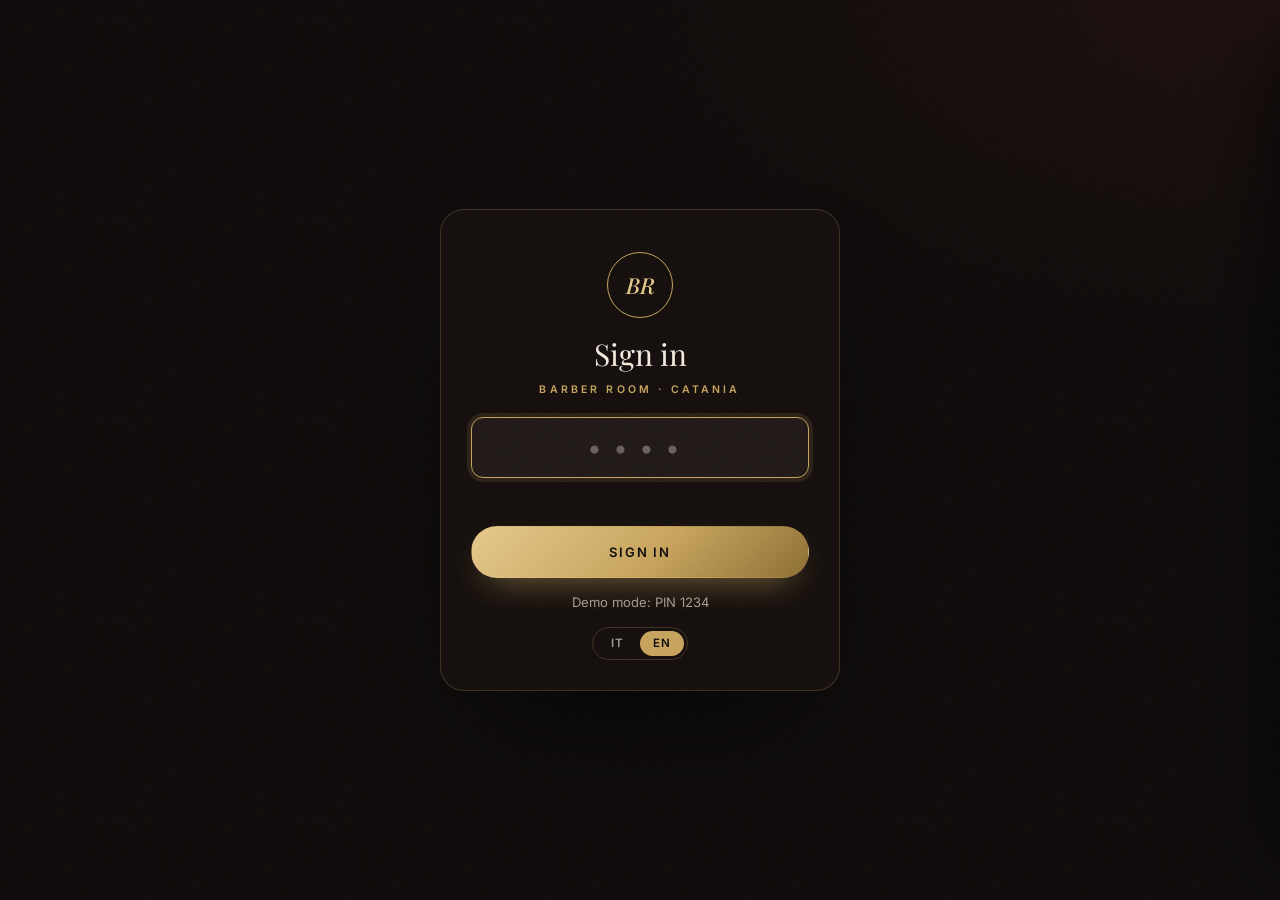
==== admin.html @ 41dbc879 "Add Barber Room Catania booking site and admin panel One-screen booking (service, time, name and pho" ====
<!doctype html>
<html lang="it">
<head>
<meta charset="utf-8">
<meta name="viewport" content="width=device-width, initial-scale=1, viewport-fit=cover">
<meta name="robots" content="noindex, nofollow">
<meta name="theme-color" content="#0c0908">
<title>Barber Room — Pannello</title>
<link rel="icon" href="assets/img/favicon.svg" type="image/svg+xml">
<link rel="manifest" href="admin.webmanifest">
<link rel="apple-touch-icon" href="assets/img/icon-192.png">
<meta name="apple-mobile-web-app-capable" content="yes">
<meta name="apple-mobile-web-app-status-bar-style" content="black-translucent">
<link rel="preconnect" href="https://fonts.googleapis.com">
<link rel="preconnect" href="https://fonts.gstatic.com" crossorigin>
<link href="https://fonts.googleapis.com/css2?family=Inter:wght@400;500;600&family=Playfair+Display:ital,wght@0,400;0,500;1,400&display=swap" rel="stylesheet">
<link rel="stylesheet" href="assets/css/base.css">
<link rel="stylesheet" href="assets/css/admin.css">
</head>
<body>
<div class="grain" aria-hidden="true"></div>

<!-- Sign in -->
<section class="login" id="login" hidden>
  <form class="login__card" id="loginForm">
    <span class="login__mark">BR</span>
    <h1 data-t="a_login_title"></h1>
    <p class="login__sub">Barber Room · Catania</p>
    <div id="loginFields"></div>
    <p class="login__err" id="loginErr" role="alert"></p>
    <button class="btn btn--gold" type="submit" data-t="a_login_go"></button>
    <p class="login__hint" id="loginHint"></p>
    <div class="lang" role="group" aria-label="Lingua / Language"><button type="button" data-lang="it">IT</button><button type="button" data-lang="en">EN</button></div>
  </form>
</section>

<!-- The panel -->
<div class="app" id="app" hidden>
  <aside class="side">
    <a class="side__brand" href="index.html" target="_blank" rel="noopener"><span>BR</span><b>Barber Room<small data-t="a_title"></small></b></a>
    <nav class="tabs" id="tabs">
      <button type="button" data-view="today"><svg viewBox="0 0 24 24"><circle cx="12" cy="12" r="8.5"/><path d="M12 7.5V12l3 2"/></svg><span data-t="a_today"></span></button>
      <button type="button" data-view="agenda"><svg viewBox="0 0 24 24"><rect x="3.5" y="5" width="17" height="15" rx="2"/><path d="M3.5 10h17M8 3v4M16 3v4"/></svg><span data-t="a_agenda"></span></button>
      <button type="button" data-view="clients"><svg viewBox="0 0 24 24"><circle cx="9" cy="8.5" r="3.5"/><path d="M2.5 19.5a6.5 6.5 0 0 1 13 0M16 5.5a3.5 3.5 0 0 1 0 7M21.5 19.5A6.5 6.5 0 0 0 17 13.4"/></svg><span data-t="a_clients"></span></button>
      <button type="button" data-view="settings"><svg viewBox="0 0 24 24"><circle cx="12" cy="12" r="3"/><path d="M19.4 15a1.7 1.7 0 0 0 .3 1.8l.1.1a2 2 0 1 1-2.8 2.8l-.1-.1a1.7 1.7 0 0 0-1.8-.3 1.7 1.7 0 0 0-1 1.5V21a2 2 0 1 1-4 0v-.1a1.7 1.7 0 0 0-1.1-1.5 1.7 1.7 0 0 0-1.8.3l-.1.1a2 2 0 1 1-2.8-2.8l.1-.1a1.7 1.7 0 0 0 .3-1.8 1.7 1.7 0 0 0-1.5-1H3a2 2 0 1 1 0-4h.1a1.7 1.7 0 0 0 1.5-1.1 1.7 1.7 0 0 0-.3-1.8l-.1-.1a2 2 0 1 1 2.8-2.8l.1.1a1.7 1.7 0 0 0 1.8.3H9a1.7 1.7 0 0 0 1-1.5V3a2 2 0 1 1 4 0v.1a1.7 1.7 0 0 0 1 1.5 1.7 1.7 0 0 0 1.8-.3l.1-.1a2 2 0 1 1 2.8 2.8l-.1.1a1.7 1.7 0 0 0-.3 1.8V9a1.7 1.7 0 0 0 1.5 1H21a2 2 0 1 1 0 4h-.1a1.7 1.7 0 0 0-1.5 1z"/></svg><span data-t="a_settings"></span></button>
    </nav>
    <div class="side__foot">
      <div class="lang" role="group" aria-label="Lingua / Language"><button type="button" data-lang="it">IT</button><button type="button" data-lang="en">EN</button></div>
      <button class="btn btn--ghost btn--sm" type="button" id="logout" data-t="a_logout"></button>
    </div>
  </aside>

  <main class="main">
    <div class="demo" id="demoBar" hidden><span data-t="a_demo_banner"></span><button type="button" id="demoReset" data-t="a_demo_reset"></button></div>
    <header class="top">
      <div><p class="top__kicker" id="topKicker"></p><h1 class="top__title" id="topTitle"></h1></div>
      <div class="top__actions" id="topActions">
        <button class="btn btn--line btn--sm" type="button" id="blockBtn"><svg viewBox="0 0 24 24" fill="none" stroke="currentColor" stroke-width="1.6"><circle cx="12" cy="12" r="8.5"/><path d="M6 6l12 12"/></svg><span data-t="a_block"></span></button>
        <button class="btn btn--gold btn--sm" type="button" id="newBtn"><svg viewBox="0 0 24 24" fill="none" stroke="currentColor" stroke-width="1.8"><path d="M12 5v14M5 12h14"/></svg><span data-t="a_new_booking"></span></button>
      </div>
    </header>
    <div class="view" id="view"></div>
  </main>
</div>

<!-- Booking details -->
<div class="scrim" id="scrim" hidden></div>
<aside class="drawer" id="drawer" aria-hidden="true"></aside>

<!-- New appointment / block time -->
<dialog class="modal" id="modal"></dialog>

<div class="toast" id="toast" role="status"></div>
<script type="module" src="assets/js/admin.js"></script>
</body>
</html>
---- assets/css/base.css ----
/* Barber Room — shared by the website and the admin panel.
   Warm black and walnut, oxblood from the chairs and curtains, antique gold from the shop's own card. */
:root {
  --ink-950: #0c0908;
  --ink-900: #130e0c;
  --ink-850: #1a1311;
  --ink-800: #221916;
  --ink-700: #2e2420;
  --oxblood: #7d1f26;
  --oxblood-bright: #a32c35;
  --oxblood-rgb: 125 31 38;
  --gold: #c8a45c;
  --gold-bright: #e6c98c;
  --gold-deep: #8d6e33;
  --gold-rgb: 200 164 92;
  --cream: #f4ece0;
  --cream-rgb: 244 236 224;
  --muted: rgb(var(--cream-rgb) / .64);
  --faint: rgb(var(--cream-rgb) / .14);
  --hair: rgb(var(--gold-rgb) / .24);
  --ok: #7fcf9a;
  --warn: #e7b25b;
  --bad: #e07a7a;
  --display: 'Playfair Display', 'Bodoni 72', Didot, Georgia, serif;
  --body: 'Inter', 'Segoe UI', system-ui, sans-serif;
  --script: 'Pinyon Script', 'Snell Roundhand', cursive;
  --ease: cubic-bezier(.77, 0, .18, 1);
  --ease-out: cubic-bezier(.16, 1, .3, 1);
  --radius: 14px;
  --gutter: max(clamp(20px, 5vw, 72px), env(safe-area-inset-left), env(safe-area-inset-right));
  color-scheme: dark;
}
*, *::before, *::after { box-sizing: border-box; }
html { -webkit-text-size-adjust: 100%; scroll-behavior: smooth; }
body { margin: 0; background: var(--ink-950); color: var(--cream); font: 400 16px/1.6 var(--body); -webkit-font-smoothing: antialiased; }
[hidden] { display: none !important; }
img { display: block; max-width: 100%; }
a { color: inherit; text-decoration: none; }
button { font: inherit; color: inherit; }
::selection { background: var(--gold); color: var(--ink-950); }
:focus-visible { outline: 2px solid var(--gold-bright); outline-offset: 3px; }

/* A film of grain over everything, so flat colours feel like paper and leather rather than screen. */
.grain { position: fixed; inset: 0; z-index: 90; pointer-events: none; opacity: .06;
  background-image: url("data:image/svg+xml,%3Csvg xmlns='http://www.w3.org/2000/svg' width='200' height='200'%3E%3Cfilter id='n'%3E%3CfeTurbulence type='fractalNoise' baseFrequency='.9' numOctaves='2' stitchTiles='stitch'/%3E%3C/filter%3E%3Crect width='100%25' height='100%25' filter='url(%23n)'/%3E%3C/svg%3E"); }

/* ---------- Buttons ---------- */
.btn {
  display: inline-flex; align-items: center; justify-content: center; gap: 12px; min-height: 52px; padding: 0 26px;
  border: 1px solid transparent; border-radius: 999px; cursor: pointer; white-space: nowrap;
  font: 600 13px/1 var(--body); letter-spacing: .14em; text-transform: uppercase;
  transition: transform .5s var(--ease-out), background .35s, color .35s, border-color .35s, box-shadow .5s, opacity .3s;
  -webkit-tap-highlight-color: transparent;
}
.btn:active { transform: scale(.98); }
.btn--gold { background: linear-gradient(135deg, var(--gold-bright), var(--gold) 55%, var(--gold-deep)); color: var(--ink-950); box-shadow: 0 14px 34px -16px rgb(var(--gold-rgb) / .8); }
.btn--gold:hover { box-shadow: 0 20px 44px -16px rgb(var(--gold-rgb) / .95); transform: translateY(-2px); }
.btn--blood { background: var(--oxblood); color: var(--cream); box-shadow: 0 14px 34px -18px rgb(var(--oxblood-rgb) / .9); }
.btn--blood:hover { background: var(--oxblood-bright); transform: translateY(-2px); }
.btn--line { border-color: var(--hair); color: var(--cream); background: rgb(var(--cream-rgb) / .02); }
.btn--line:hover { border-color: var(--gold); color: var(--gold-bright); }
.btn--ghost { color: var(--muted); padding: 0 14px; min-height: 44px; }
.btn--ghost:hover { color: var(--cream); }
.btn[disabled] { opacity: .38; pointer-events: none; }
.btn--sm { min-height: 40px; padding: 0 16px; font-size: 11.5px; }
.btn svg { width: 18px; height: 18px; flex: none; }

/* ---------- Fields ---------- */
.field { display: grid; gap: 8px; }
.field > span { font: 600 11px/1 var(--body); letter-spacing: .16em; text-transform: uppercase; color: var(--muted); }
.input {
  width: 100%; min-height: 52px; padding: 14px 16px; border: 1px solid var(--hair); border-radius: 12px; background: rgb(var(--cream-rgb) / .03);
  color: var(--cream); font: 400 16px/1.3 var(--body); transition: border-color .3s, background .3s, box-shadow .3s;
}
.input::placeholder { color: rgb(var(--cream-rgb) / .35); }
.input:focus { outline: 0; border-color: var(--gold); background: rgb(var(--cream-rgb) / .05); box-shadow: 0 0 0 4px rgb(var(--gold-rgb) / .12); }
textarea.input { min-height: 96px; resize: vertical; }
select.input { appearance: none; background-image: linear-gradient(45deg, transparent 50%, var(--gold) 50%), linear-gradient(135deg, var(--gold) 50%, transparent 50%); background-position: calc(100% - 20px) 50%, calc(100% - 15px) 50%; background-size: 5px 5px; background-repeat: no-repeat; padding-right: 40px; }
.check { display: flex; gap: 12px; align-items: flex-start; cursor: pointer; font-size: 14px; color: var(--muted); }
.check input { appearance: none; flex: none; width: 22px; height: 22px; margin: 1px 0 0; border: 1px solid var(--hair); border-radius: 6px; background: rgb(var(--cream-rgb) / .03); display: grid; place-items: center; cursor: pointer; }
.check input:checked { background: var(--gold); border-color: var(--gold); }
.check input:checked::after { content: ''; width: 6px; height: 11px; border: solid var(--ink-950); border-width: 0 2px 2px 0; transform: translateY(-1px) rotate(45deg); }

/* ---------- Language switch ---------- */
.lang { display: inline-flex; padding: 3px; border: 1px solid var(--hair); border-radius: 999px; }
.lang button { all: unset; cursor: pointer; min-width: 22px; padding: 7px 11px; border-radius: 999px; text-align: center; font: 600 11.5px/1 var(--body); letter-spacing: .12em; color: var(--muted); transition: .3s; }
.lang button.is-on { background: var(--gold); color: var(--ink-950); }

/* ---------- Toast ---------- */
.toast { position: fixed; left: 50%; bottom: calc(24px + env(safe-area-inset-bottom)); z-index: 120; transform: translate(-50%, calc(100% + 60px)); visibility: hidden; padding: 14px 20px; border: 1px solid var(--hair); border-radius: 14px; background: var(--ink-800); box-shadow: 0 24px 60px -20px #000; font-size: 14.5px; transition: transform .6s var(--ease-out); max-width: calc(100vw - 32px); }
.toast.is-on { transform: translate(-50%, 0); visibility: visible; }

.stars { --v: 5; display: inline-block; font-size: 15px; letter-spacing: .14em; line-height: 1; }
.stars::before { content: '★★★★★'; background: linear-gradient(90deg, var(--gold-bright) calc(var(--v) / 5 * 100%), rgb(var(--cream-rgb) / .2) 0); -webkit-background-clip: text; background-clip: text; color: transparent; }

@media (prefers-reduced-motion: reduce) { html { scroll-behavior: auto; } }
---- assets/css/admin.css ----
/* Barber Room — admin panel. Same leather-and-brass palette as the site, tuned for daily work on a phone. */
body { min-height: 100svh; background: radial-gradient(70% 50% at 100% 0%, rgb(var(--oxblood-rgb) / .14), transparent 70%), var(--ink-950); }
[hidden] { display: none !important; }

/* ---------- Sign in ---------- */
.login { min-height: 100svh; display: grid; place-items: center; padding: 24px; }
.login__card { display: grid; justify-items: center; gap: 14px; width: min(400px, 100%); padding: 42px 30px 30px; border: 1px solid var(--hair); border-radius: 24px; background: rgb(19 14 12 / .9); box-shadow: 0 60px 120px -50px #000; text-align: center; }
.login__mark { display: grid; place-items: center; width: 66px; height: 66px; border-radius: 50%; border: 1px solid var(--gold); font: italic 500 22px/1 var(--display); color: var(--gold-bright); }
.login h1 { margin: 6px 0 0; font: 400 30px/1.1 var(--display); }
.login__sub { margin: 0 0 8px; font: 600 10.5px/1 var(--body); letter-spacing: .3em; text-transform: uppercase; color: var(--gold); }
#loginFields { display: grid; gap: 12px; width: 100%; }
.pin { text-align: center; font: 500 26px/1 var(--body) !important; letter-spacing: .5em; }
.login .btn { width: 100%; }
.login__err { min-height: 20px; margin: 0; color: var(--bad); font-size: 14px; }
.login__hint { margin: 0; font-size: 13px; color: var(--muted); }

/* ---------- Shell ---------- */
.app { display: grid; grid-template-columns: 248px minmax(0, 1fr); min-height: 100svh; }
.side { position: sticky; top: 0; height: 100svh; display: flex; flex-direction: column; gap: 26px; padding: 26px 18px; border-right: 1px solid var(--hair); background: rgb(12 9 8 / .7); }
.side__brand { display: flex; align-items: center; gap: 12px; padding: 0 8px; }
.side__brand span { display: grid; place-items: center; width: 42px; height: 42px; border-radius: 50%; border: 1px solid var(--gold); font: italic 500 15px/1 var(--display); color: var(--gold-bright); }
.side__brand b { display: grid; font: 500 19px/1 var(--display); }
.side__brand small { margin-top: 5px; font: 600 9.5px/1 var(--body); letter-spacing: .3em; text-transform: uppercase; color: var(--gold); }
.tabs { display: grid; gap: 4px; }
.tabs button { all: unset; display: flex; align-items: center; gap: 14px; padding: 12px 14px; border-radius: 12px; cursor: pointer; font-size: 15px; color: var(--muted); transition: background .3s, color .3s; }
.tabs button svg { width: 21px; height: 21px; fill: none; stroke: currentColor; stroke-width: 1.5; flex: none; }
.tabs button:hover { color: var(--cream); background: rgb(var(--cream-rgb) / .04); }
.tabs button.is-on { color: var(--ink-950); background: var(--gold); }
.side__foot { margin-top: auto; display: flex; align-items: center; justify-content: space-between; gap: 8px; }

.main { min-width: 0; padding: 26px clamp(18px, 3vw, 44px) 60px; }
.demo { display: flex; align-items: center; justify-content: space-between; gap: 12px; margin-bottom: 20px; padding: 10px 16px; border: 1px dashed rgb(var(--gold-rgb) / .5); border-radius: 12px; font-size: 13px; color: var(--muted); }
.demo button { all: unset; cursor: pointer; flex: none; color: var(--gold-bright); text-decoration: underline; text-underline-offset: 3px; }
.top { display: flex; align-items: flex-end; justify-content: space-between; gap: 16px; margin-bottom: 26px; }
.top__kicker { margin: 0 0 8px; font: 600 11px/1 var(--body); letter-spacing: .24em; text-transform: uppercase; color: var(--gold); }
.top__title { margin: 0; font: 400 clamp(32px, 3.4vw, 46px)/1.05 var(--display); letter-spacing: -.01em; }
.top__title em { color: var(--gold-bright); }
.top__actions { display: flex; gap: 10px; flex-wrap: wrap; }
.view { animation: viewIn .5s var(--ease-out); }
@keyframes viewIn { from { opacity: 0; transform: translateY(10px); } }

/* ---------- Cards ---------- */
.card { border: 1px solid var(--hair); border-radius: 18px; background: rgb(var(--cream-rgb) / .025); }
.card__head { display: flex; align-items: center; justify-content: space-between; gap: 10px; padding: 18px 20px 0; }
.card__head h2 { margin: 0; font: 400 22px/1.2 var(--display); }
.card__body { padding: 16px 20px 20px; }

.kpis { display: grid; grid-template-columns: repeat(4, minmax(0, 1fr)); gap: 12px; margin-bottom: 18px; }
.kpi { position: relative; overflow: hidden; padding: 18px 18px 16px; }
.kpi span { display: block; font: 600 10.5px/1.3 var(--body); letter-spacing: .16em; text-transform: uppercase; color: var(--muted); }
.kpi b { display: block; margin-top: 12px; font: 400 clamp(30px, 2.6vw, 40px)/1 var(--display); color: var(--cream); }
.kpi small { display: block; margin-top: 8px; font-size: 13px; color: var(--muted); }
.kpi--accent { background: linear-gradient(140deg, rgb(var(--oxblood-rgb) / .55), rgb(var(--oxblood-rgb) / .18)); border-color: rgb(var(--oxblood-rgb) / .9); }
.kpi--accent b { font-size: clamp(24px, 2vw, 30px); }
.kpi a { color: var(--gold-bright); text-decoration: underline; text-underline-offset: 3px; }
.meter { height: 5px; margin-top: 12px; border-radius: 5px; background: var(--faint); overflow: hidden; }
.meter i { display: block; height: 100%; border-radius: 5px; background: linear-gradient(90deg, var(--gold-deep), var(--gold-bright)); width: var(--w); transition: width 1.2s var(--ease-out); }

.today { display: grid; grid-template-columns: minmax(0, 1.5fr) minmax(0, 1fr); gap: 18px; align-items: start; }

/* ---------- Timeline (today, by chair) ---------- */
.tl { position: relative; display: grid; grid-template-columns: 52px 1fr; }
.tl__hours { position: relative; }
.tl__hours span { position: absolute; right: 10px; transform: translateY(-50%); font: 500 11.5px/1 var(--body); color: var(--muted); font-variant-numeric: tabular-nums; }
.tl__lanes { position: relative; display: grid; grid-template-columns: repeat(var(--chairs), minmax(0, 1fr)); gap: 8px; }
.tl__lane { position: relative; border-radius: 10px; background: repeating-linear-gradient(180deg, transparent 0 calc(var(--h) - 1px), var(--faint) calc(var(--h) - 1px) var(--h)); }
.tl__lane-name { position: absolute; top: -24px; left: 4px; font: 600 10px/1 var(--body); letter-spacing: .18em; text-transform: uppercase; color: var(--gold); }
.tl__blocks { position: absolute; inset: 0; pointer-events: none; }
.tl__blocks .ev { pointer-events: auto; }
.tl__now { position: absolute; left: 0; right: 0; z-index: 3; height: 2px; background: var(--bad); box-shadow: 0 0 10px var(--bad); pointer-events: none; }
.tl__now::before { content: ''; position: absolute; left: -5px; top: -4px; width: 10px; height: 10px; border-radius: 50%; background: var(--bad); }
.ev { position: absolute; left: 3px; right: 3px; z-index: 2; overflow: hidden; display: grid; align-content: start; gap: 2px; padding: 6px 9px; border-radius: 9px; border-left: 3px solid var(--gold); background: rgb(var(--gold-rgb) / .16); cursor: pointer; text-align: left;
  transition: transform .3s var(--ease-out), background .3s; font: inherit; color: inherit; border-top: 0; border-right: 0; border-bottom: 0; }
.ev:hover { transform: translateX(2px); background: rgb(var(--gold-rgb) / .24); }
.ev b { font: 500 13.5px/1.2 var(--body); white-space: nowrap; overflow: hidden; text-overflow: ellipsis; }
.ev small { font-size: 11.5px; color: var(--muted); white-space: nowrap; overflow: hidden; text-overflow: ellipsis; }
.ev--completed { border-left-color: var(--ok); background: rgb(127 207 154 / .1); }
.ev--no_show { border-left-color: var(--bad); background: rgb(224 122 122 / .1); opacity: .75; }
.ev--cancelled { border-left-color: var(--muted); background: rgb(var(--cream-rgb) / .04); opacity: .5; text-decoration: line-through; }
.ev--blocked { left: 0; right: 0; border-left-color: var(--oxblood-bright); background: repeating-linear-gradient(135deg, rgb(var(--oxblood-rgb) / .35) 0 8px, rgb(var(--oxblood-rgb) / .18) 8px 16px); cursor: pointer; }
.ev--new { animation: flash 2.4s var(--ease-out); }
@keyframes flash { 0%, 30% { box-shadow: 0 0 0 3px var(--gold-bright); } 100% { box-shadow: 0 0 0 0 transparent; } }

/* ---------- Lists ---------- */
.list { display: grid; }
.row { all: unset; box-sizing: border-box; display: grid; grid-template-columns: 58px minmax(0, 1fr) auto; align-items: center; gap: 14px; padding: 13px 4px; border-bottom: 1px solid var(--faint); cursor: pointer; transition: background .25s; }
.row:hover { background: rgb(var(--cream-rgb) / .03); }
.row:last-child { border-bottom: 0; }
.row__time { font: 500 17px/1 var(--display); color: var(--gold-bright); font-variant-numeric: tabular-nums; }
.row__time small { display: block; margin-top: 4px; font: 500 11px/1 var(--body); color: var(--muted); }
.row__who b { display: block; font-weight: 500; white-space: nowrap; overflow: hidden; text-overflow: ellipsis; }
.row__who small { display: block; margin-top: 3px; font-size: 13px; color: var(--muted); white-space: nowrap; overflow: hidden; text-overflow: ellipsis; }
.pill { display: inline-flex; align-items: center; gap: 6px; padding: 5px 10px; border-radius: 999px; font: 600 10.5px/1 var(--body); letter-spacing: .08em; text-transform: uppercase; white-space: nowrap; border: 1px solid currentColor; }
.pill--confirmed { color: var(--gold-bright); }
.pill--completed { color: var(--ok); }
.pill--no_show { color: var(--bad); }
.pill--cancelled { color: var(--muted); }
.pill--blocked { color: var(--oxblood-bright); }
.pill--web { color: var(--muted); border-color: var(--faint); }
.empty-note { padding: 26px 8px; text-align: center; color: var(--muted); font-size: 14px; }

/* ---------- Week agenda ---------- */
.week__bar { display: flex; align-items: center; justify-content: space-between; gap: 12px; margin-bottom: 14px; }
.week__nav { display: flex; gap: 8px; }
.icon-btn { all: unset; display: grid; place-items: center; width: 42px; height: 42px; border-radius: 50%; border: 1px solid var(--hair); cursor: pointer; transition: .3s; }
.icon-btn:hover { border-color: var(--gold); color: var(--gold-bright); }
.icon-btn svg { width: 18px; height: 18px; fill: none; stroke: currentColor; stroke-width: 1.6; }
.week__label { font: 400 22px/1.2 var(--display); }
.week { overflow-x: auto; border: 1px solid var(--hair); border-radius: 18px; background: rgb(var(--cream-rgb) / .02); }
.week__grid { display: grid; grid-template-columns: 52px repeat(var(--days), minmax(128px, 1fr)); min-width: calc(52px + var(--days) * 128px); }
.week__head { position: sticky; top: 0; z-index: 4; padding: 12px 8px; text-align: center; border-bottom: 1px solid var(--hair); background: rgb(19 14 12 / .96); }
.week__head small { display: block; font: 600 10.5px/1 var(--body); letter-spacing: .16em; text-transform: uppercase; color: var(--muted); }
.week__head b { display: block; margin-top: 6px; font: 400 24px/1 var(--display); }
.week__head span { display: block; margin-top: 6px; font-size: 11.5px; color: var(--gold); }
.week__head.is-today b { color: var(--ink-950); background: var(--gold); width: 38px; height: 38px; line-height: 38px; margin: 4px auto 0; border-radius: 50%; }
/* The hour column stays put while the days scroll sideways on a phone. */
.week__grid > .tl__hours, .week__grid > .week__head:first-child { position: sticky; left: 0; z-index: 5; background: rgb(19 14 12 / .97); }
.week__grid > .week__head:first-child { z-index: 6; }
.week__col { position: relative; border-left: 1px solid var(--faint); background: repeating-linear-gradient(180deg, transparent 0 calc(var(--h) - 1px), var(--faint) calc(var(--h) - 1px) var(--h)); cursor: copy; }
.week__col.is-closed { background: repeating-linear-gradient(135deg, rgb(var(--cream-rgb) / .02) 0 10px, transparent 10px 20px); cursor: default; }

/* ---------- Clients ---------- */
.toolbar { display: flex; align-items: center; justify-content: space-between; gap: 12px; margin-bottom: 14px; flex-wrap: wrap; }
.search { position: relative; flex: 1; max-width: 420px; }
.search svg { position: absolute; left: 16px; top: 50%; width: 18px; height: 18px; transform: translateY(-50%); fill: none; stroke: var(--muted); stroke-width: 1.6; }
.search .input { padding-left: 46px; }
.count { font-size: 13px; color: var(--muted); }
.ctable { width: 100%; border-collapse: collapse; }
.ctable th { padding: 12px 14px; text-align: left; font: 600 10.5px/1 var(--body); letter-spacing: .16em; text-transform: uppercase; color: var(--muted); border-bottom: 1px solid var(--hair); white-space: nowrap; }
.ctable td { padding: 14px; border-bottom: 1px solid var(--faint); font-size: 14.5px; white-space: nowrap; }
.ctable tbody tr { cursor: pointer; transition: background .25s; }
.ctable tbody tr:hover { background: rgb(var(--cream-rgb) / .03); }
.who { display: flex; align-items: center; gap: 12px; }
.avatar { display: grid; place-items: center; flex: none; width: 38px; height: 38px; border-radius: 50%; background: rgb(var(--oxblood-rgb) / .6); border: 1px solid rgb(var(--gold-rgb) / .4); font: 500 14px/1 var(--display); color: var(--gold-bright); }
.who b { display: block; font-weight: 500; }
.who small { display: block; margin-top: 2px; font-size: 12.5px; color: var(--muted); }
.tag { display: inline-block; margin-left: 8px; padding: 3px 8px; border-radius: 999px; font: 600 9.5px/1.2 var(--body); letter-spacing: .1em; text-transform: uppercase; vertical-align: middle; }
.tag--regular { background: rgb(var(--gold-rgb) / .18); color: var(--gold-bright); }
.tag--new { background: rgb(127 207 154 / .14); color: var(--ok); }
.ccards { display: none; }

/* ---------- Settings ---------- */
.settings { display: grid; gap: 18px; }
.stable { width: 100%; border-collapse: collapse; }
.stable th { padding: 0 8px 10px; text-align: left; font: 600 10px/1 var(--body); letter-spacing: .16em; text-transform: uppercase; color: var(--muted); }
.stable td { padding: 6px 8px; vertical-align: middle; }
.stable .input { min-height: 44px; padding: 10px 12px; font-size: 15px; }
.stable .num { width: 92px; }
.toggle { appearance: none; position: relative; width: 44px; height: 26px; border-radius: 26px; background: var(--faint); cursor: pointer; transition: .3s; flex: none; margin: 0; }
.toggle::after { content: ''; position: absolute; left: 3px; top: 3px; width: 20px; height: 20px; border-radius: 50%; background: var(--cream); transition: transform .35s var(--ease-out); }
.toggle:checked { background: var(--gold); }
.toggle:checked::after { transform: translateX(18px); background: var(--ink-950); }
.del { all: unset; cursor: pointer; display: grid; place-items: center; width: 36px; height: 36px; border-radius: 50%; color: var(--muted); }
.del:hover { color: var(--bad); background: rgb(224 122 122 / .1); }
.del svg { width: 17px; height: 17px; fill: none; stroke: currentColor; stroke-width: 1.6; }
.hours { display: grid; gap: 10px; }
.hours__row { display: grid; grid-template-columns: 110px 60px 1fr; align-items: center; gap: 12px; padding: 8px 0; border-bottom: 1px solid var(--faint); }
.hours__row:last-child { border-bottom: 0; }
.hours__day { font: 400 18px/1 var(--display); }
.hours__ranges { display: flex; flex-wrap: wrap; align-items: center; gap: 8px; }
.range { display: inline-flex; align-items: center; gap: 6px; }
.range .input { width: 112px; min-height: 42px; padding: 8px 10px; font-size: 15px; }
.link-btn { all: unset; cursor: pointer; font-size: 13px; color: var(--gold-bright); text-decoration: underline; text-underline-offset: 3px; }
.rules { display: grid; grid-template-columns: repeat(4, minmax(0, 1fr)); gap: 14px; }
.savebar { position: sticky; bottom: 16px; z-index: 5; display: flex; justify-content: flex-end; }
.savebar .btn { box-shadow: 0 20px 40px -12px #000; }

/* ---------- Drawer ---------- */
.scrim { position: fixed; inset: 0; z-index: 80; background: rgb(0 0 0 / .55); animation: fade .3s; }
@keyframes fade { from { opacity: 0; } }
.drawer { position: fixed; top: 0; right: 0; bottom: 0; z-index: 81; width: min(440px, 100vw); overflow-y: auto; padding: 26px 26px calc(26px + env(safe-area-inset-bottom)); border-left: 1px solid var(--hair); background: var(--ink-900);
  transform: translateX(100%); transition: transform .5s var(--ease-out); box-shadow: -40px 0 80px -40px #000; }
.drawer.is-open { transform: none; }
.drawer__close { position: absolute; top: 18px; right: 18px; }
.drawer h2 { margin: 6px 0 4px; padding-right: 40px; font: 400 30px/1.15 var(--display); }
.drawer__sub { margin: 0 0 18px; color: var(--muted); font-size: 14px; }
.dl { display: grid; gap: 0; margin: 18px 0; border-top: 1px solid var(--hair); }
.dl div { display: grid; grid-template-columns: 112px 1fr; gap: 12px; padding: 12px 0; border-bottom: 1px solid var(--faint); font-size: 14.5px; }
.dl dt { font: 600 10.5px/1.6 var(--body); letter-spacing: .14em; text-transform: uppercase; color: var(--muted); }
.dl dd { margin: 0; }
.dl a { color: var(--gold-bright); }
.actions { display: grid; grid-template-columns: 1fr 1fr; gap: 8px; }
.actions .btn { width: 100%; padding: 0 12px; }
.actions .wide { grid-column: 1 / -1; }
.hist { display: grid; margin-top: 10px; }
.hist div { display: grid; grid-template-columns: 1fr auto; gap: 8px; padding: 10px 0; border-bottom: 1px solid var(--faint); font-size: 14px; }
.hist small { color: var(--muted); }
.drawer h3 { margin: 24px 0 6px; font: 600 11px/1 var(--body); letter-spacing: .2em; text-transform: uppercase; color: var(--gold); }

/* ---------- Modal ---------- */
.modal { width: min(560px, calc(100vw - 24px)); max-height: calc(100svh - 24px); padding: 0; border: 1px solid var(--hair); border-radius: 22px; background: var(--ink-900); color: var(--cream); box-shadow: 0 60px 120px -40px #000; }
.modal::backdrop { background: rgb(0 0 0 / .6); }
.modal form { display: grid; gap: 14px; padding: 26px; }
.modal h2 { margin: 0 0 4px; font: 400 28px/1.15 var(--display); }
.modal .grid2 { display: grid; grid-template-columns: 1fr 1fr; gap: 12px; }
.modal .chipset { display: flex; flex-wrap: wrap; gap: 8px; }
.modal .chipset label { position: relative; }
.modal .chipset input { position: absolute; opacity: 0; }
.modal .chipset span { display: inline-block; padding: 10px 14px; border: 1px solid var(--hair); border-radius: 999px; font-size: 14px; cursor: pointer; transition: .25s; }
.modal .chipset input:checked + span { background: var(--gold); border-color: var(--gold); color: var(--ink-950); }
.modal .warn { margin: 0; padding: 10px 14px; border-radius: 12px; background: rgb(231 178 91 / .12); color: var(--warn); font-size: 13.5px; }
.modal .foot { display: flex; justify-content: flex-end; gap: 10px; margin-top: 6px; }
.freeslots { display: flex; flex-wrap: wrap; gap: 6px; }
.freeslots button { all: unset; cursor: pointer; padding: 7px 10px; border: 1px solid var(--hair); border-radius: 10px; font-size: 13px; font-variant-numeric: tabular-nums; }
.freeslots button:hover, .freeslots button.is-on { border-color: var(--gold); color: var(--gold-bright); }

/* ---------- Phones ---------- */
@media (max-width: 1100px) {
  .kpis { grid-template-columns: repeat(2, minmax(0, 1fr)); }
  .today { grid-template-columns: 1fr; }
  .rules { grid-template-columns: 1fr 1fr; }
}
@media (max-width: 820px) {
  .app { grid-template-columns: 1fr; }
  .side { position: fixed; inset: auto 0 0 0; z-index: 70; height: auto; flex-direction: row; padding: 0 0 env(safe-area-inset-bottom); border-right: 0; border-top: 1px solid var(--hair); background: rgb(12 9 8 / .97); }
  .side__brand, .side__foot { display: none; }
  .tabs { grid-template-columns: repeat(4, 1fr); width: 100%; gap: 0; }
  .tabs button { flex-direction: column; gap: 5px; padding: 10px 0 9px; border-radius: 0; font-size: 11px; letter-spacing: .04em; justify-content: center; }
  .tabs button.is-on { background: none; color: var(--gold-bright); }
  .main { padding: 16px 16px calc(96px + env(safe-area-inset-bottom)); }
  .top { flex-direction: column; align-items: stretch; margin-bottom: 18px; }
  .top__actions { display: grid; grid-template-columns: auto 1fr; }
  .top__actions .btn { width: 100%; padding: 0 16px; letter-spacing: .1em; }
  #blockBtn span { display: none; }  /* icon only: the main action gets the room */
  .kpi { padding: 14px; }
  .ctable { display: none; }
  .ccards { display: grid; gap: 8px; }
  .ccard { all: unset; box-sizing: border-box; display: grid; grid-template-columns: auto 1fr auto; align-items: center; gap: 12px; padding: 14px; border: 1px solid var(--hair); border-radius: 14px; background: rgb(var(--cream-rgb) / .02); cursor: pointer; }
  .ccard__n { text-align: right; font-size: 12px; color: var(--muted); }
  .ccard__n b { display: block; font: 400 22px/1 var(--display); color: var(--gold-bright); }
  .hours__row { grid-template-columns: 1fr auto; }
  .hours__ranges { grid-column: 1 / -1; }
  .rules { grid-template-columns: 1fr; }
  .stable thead { display: none; }
  .stable tr { display: grid; grid-template-columns: 1fr 1fr; gap: 8px; padding: 12px 0; border-bottom: 1px solid var(--faint); }
  .stable td { padding: 0; }
  .stable td:nth-child(1), .stable td:nth-child(2) { grid-column: 1 / -1; }
  .stable .num { width: 100%; }
  .drawer { width: 100vw; border-left: 0; }
  .modal .grid2 { grid-template-columns: 1fr; }
  .savebar { bottom: calc(80px + env(safe-area-inset-bottom)); }
  .mobile-lang { display: flex !important; }
}
.mobile-lang { display: none; justify-content: space-between; align-items: center; gap: 10px; margin-top: 18px; }
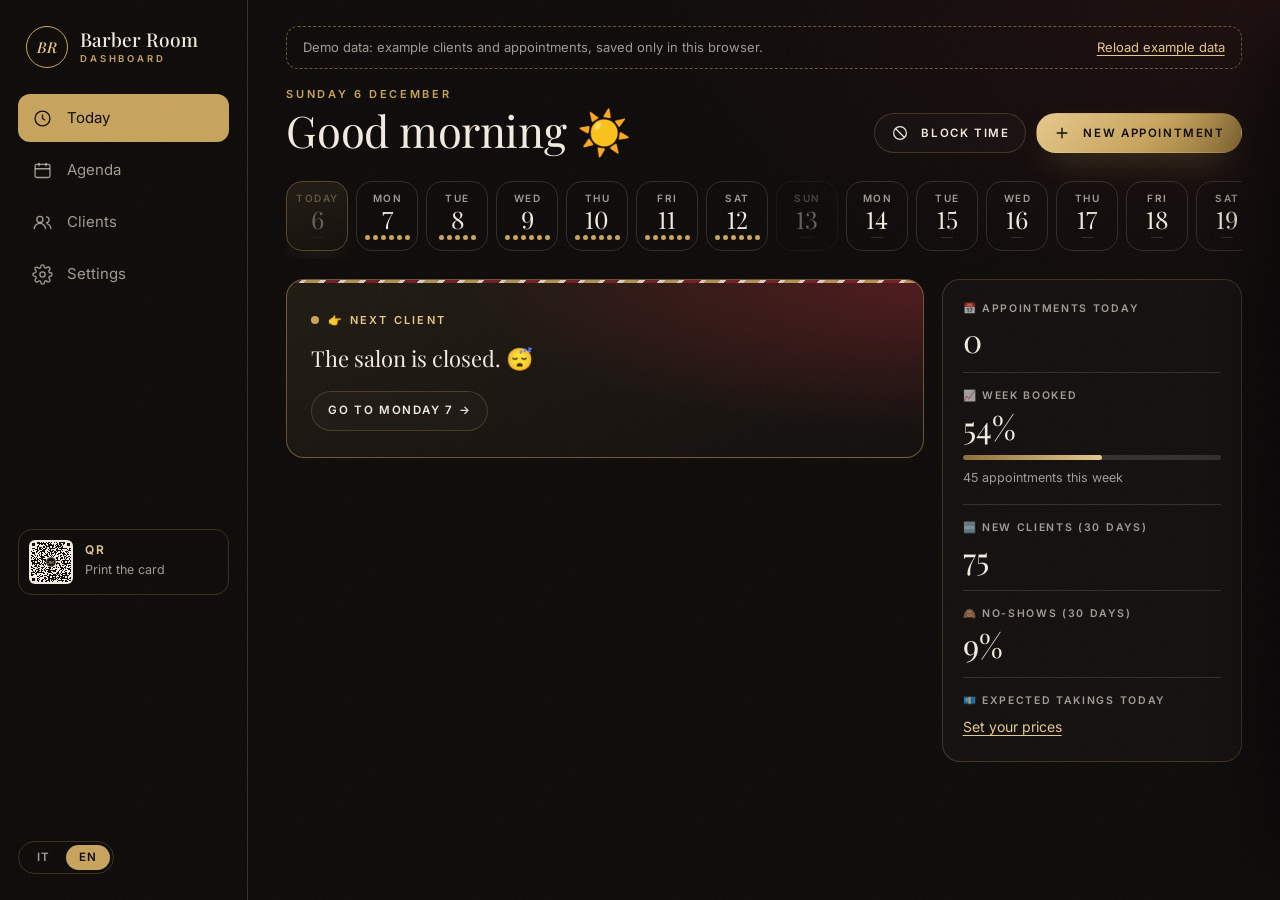
==== commit 95a8fd61: "No PIN, booking first, full names and WhatsApp in the agenda, QR code, emojis - Site: booking sectio" ====
--- a/admin.html
+++ b/admin.html
@@ -44,6 +44,7 @@
       <button type="button" data-view="clients"><svg viewBox="0 0 24 24"><circle cx="9" cy="8.5" r="3.5"/><path d="M2.5 19.5a6.5 6.5 0 0 1 13 0M16 5.5a3.5 3.5 0 0 1 0 7M21.5 19.5A6.5 6.5 0 0 0 17 13.4"/></svg><span data-t="a_clients"></span></button>
       <button type="button" data-view="settings"><svg viewBox="0 0 24 24"><circle cx="12" cy="12" r="3"/><path d="M19.4 15a1.7 1.7 0 0 0 .3 1.8l.1.1a2 2 0 1 1-2.8 2.8l-.1-.1a1.7 1.7 0 0 0-1.8-.3 1.7 1.7 0 0 0-1 1.5V21a2 2 0 1 1-4 0v-.1a1.7 1.7 0 0 0-1.1-1.5 1.7 1.7 0 0 0-1.8.3l-.1.1a2 2 0 1 1-2.8-2.8l.1-.1a1.7 1.7 0 0 0 .3-1.8 1.7 1.7 0 0 0-1.5-1H3a2 2 0 1 1 0-4h.1a1.7 1.7 0 0 0 1.5-1.1 1.7 1.7 0 0 0-.3-1.8l-.1-.1a2 2 0 1 1 2.8-2.8l.1.1a1.7 1.7 0 0 0 1.8.3H9a1.7 1.7 0 0 0 1-1.5V3a2 2 0 1 1 4 0v.1a1.7 1.7 0 0 0 1 1.5 1.7 1.7 0 0 0 1.8-.3l.1-.1a2 2 0 1 1 2.8 2.8l-.1.1a1.7 1.7 0 0 0-.3 1.8V9a1.7 1.7 0 0 0 1.5 1H21a2 2 0 1 1 0 4h-.1a1.7 1.7 0 0 0-1.5 1z"/></svg><span data-t="a_settings"></span></button>
     </nav>
+    <a class="side__qr" href="qr.html" target="_blank" rel="noopener"><img src="assets/img/qr-prenota.svg" alt="" width="44" height="44"><span><b>QR</b><small data-t="a_qr_print"></small></span></a>
     <div class="side__foot">
       <div class="lang" role="group" aria-label="Lingua / Language"><button type="button" data-lang="it">IT</button><button type="button" data-lang="en">EN</button></div>
       <button class="btn btn--ghost btn--sm" type="button" id="logout" data-t="a_logout"></button>
--- a/assets/css/admin.css
+++ b/assets/css/admin.css
@@ -242,3 +242,158 @@
   .mobile-lang { display: flex !important; }
 }
 .mobile-lang { display: none; justify-content: space-between; align-items: center; gap: 10px; margin-top: 18px; }
+
+/* ---------- Today: day strip, spotlight, appointment list ---------- */
+.dstrip { display: grid; grid-auto-flow: column; grid-auto-columns: minmax(62px, 1fr); gap: 8px; margin: 0 0 20px; padding: 2px 2px 8px; overflow-x: auto; scrollbar-width: none; scroll-snap-type: x proximity; }
+.dstrip::-webkit-scrollbar { display: none; }
+.dstrip__day { all: unset; box-sizing: border-box; scroll-snap-align: start; display: grid; justify-items: center; gap: 4px; padding: 11px 6px 10px; border: 1px solid var(--faint); border-radius: 16px; cursor: pointer; text-align: center; transition: border-color .3s, background .3s, transform .4s var(--ease-out); }
+.dstrip__day:hover { border-color: var(--hair); transform: translateY(-2px); }
+.dstrip__day small { font: 600 10px/1 var(--body); letter-spacing: .14em; text-transform: uppercase; color: var(--muted); }
+.dstrip__day b { font: 400 24px/1 var(--display); color: var(--cream); font-variant-numeric: lining-nums; }
+.dstrip__dots { display: flex; gap: 3px; height: 5px; }
+.dstrip__dots i { width: 5px; height: 5px; border-radius: 50%; background: var(--gold); }
+.dstrip__dots em { width: 12px; height: 1px; margin-top: 2px; background: var(--faint); }
+.dstrip__day.is-closed { opacity: .38; }
+.dstrip__day.is-on { border-color: var(--gold); background: linear-gradient(160deg, rgb(var(--gold-rgb) / .28), rgb(var(--gold-rgb) / .08)); box-shadow: 0 16px 34px -20px rgb(var(--gold-rgb) / .9); }
+.dstrip__day.is-on small { color: var(--gold-bright); }
+
+.dayview { display: grid; grid-template-columns: minmax(0, 1fr) 300px; gap: 18px; align-items: start; }
+.dayview__main { display: grid; gap: 18px; min-width: 0; }
+.dayview__side { position: sticky; top: 18px; }
+
+.spot { position: relative; overflow: hidden; padding: 22px 24px 22px; border-color: rgb(var(--gold-rgb) / .45);
+  background: radial-gradient(120% 140% at 100% 0%, rgb(var(--oxblood-rgb) / .55), transparent 60%), linear-gradient(160deg, rgb(var(--gold-rgb) / .1), rgb(var(--cream-rgb) / .02)); animation: spotIn .8s var(--ease-out); }
+.spot::after { content: ''; position: absolute; inset: 0 0 auto; height: 3px; background: repeating-linear-gradient(135deg, var(--oxblood) 0 10px, var(--cream) 10px 14px, var(--gold) 14px 24px, var(--cream) 24px 28px); background-size: 200px 100%; animation: pole 6s linear infinite; opacity: .85; }
+@keyframes pole { to { background-position: 200px 0; } }
+@keyframes spotIn { from { opacity: 0; transform: translateY(14px); } }
+.spot__top { display: flex; justify-content: space-between; align-items: center; gap: 12px; }
+.spot__label { display: inline-flex; align-items: center; gap: 9px; font: 600 11px/1 var(--body); letter-spacing: .2em; text-transform: uppercase; color: var(--gold-bright); }
+.spot__dot { width: 8px; height: 8px; border-radius: 50%; background: var(--gold); }
+.spot--now .spot__dot { background: var(--ok); box-shadow: 0 0 0 0 rgb(127 207 154 / .7); animation: beat 1.8s infinite; }
+@keyframes beat { 70% { box-shadow: 0 0 0 10px rgb(127 207 154 / 0); } 100% { box-shadow: 0 0 0 0 rgb(127 207 154 / 0); } }
+.spot__when { font-size: 13px; color: var(--muted); }
+.spot__body { display: grid; grid-template-columns: auto minmax(0, 1fr); gap: 24px; align-items: center; margin: 18px 0 20px; }
+.spot__time { padding-right: 24px; border-right: 1px solid var(--hair); text-align: center; }
+.spot__time b { display: block; font: 400 clamp(40px, 5vw, 58px)/1 var(--display); color: var(--gold-bright); font-variant-numeric: lining-nums tabular-nums; }
+.spot__time small { display: block; margin-top: 8px; font-size: 13px; color: var(--muted); }
+.spot__time small::before { content: '→ '; }
+.spot__who { min-width: 0; }
+.spot__who h3 { margin: 0; font: 400 clamp(28px, 3.4vw, 40px)/1.08 var(--display); overflow-wrap: anywhere; }
+.spot__phone { display: inline-flex; align-items: center; gap: 9px; margin-top: 10px; padding: 7px 14px 7px 11px; border: 1px solid var(--hair); border-radius: 99px; color: var(--cream); font: 500 16px/1 var(--body); letter-spacing: .03em; font-variant-numeric: tabular-nums; transition: border-color .3s, background .3s; }
+.spot__phone:hover { border-color: var(--gold); background: rgb(var(--gold-rgb) / .12); }
+.spot__phone svg, .drawer__phone svg { width: 16px; height: 16px; fill: none; stroke: var(--gold-bright); stroke-width: 1.8; stroke-linejoin: round; }
+.spot__what { margin: 12px 0 0; color: var(--muted); font-size: 14.5px; }
+.spot__note { margin: 8px 0 0; font: italic 400 15px/1.5 var(--display); color: var(--gold-bright); }
+.spot__actions { display: grid; grid-template-columns: repeat(3, minmax(0, 1fr)); gap: 10px; }
+.spot__actions .btn { width: 100%; padding: 0 12px; }
+.spot .btn svg { fill: none; stroke: currentColor; stroke-width: 1.8; stroke-linecap: round; stroke-linejoin: round; }
+.spot--empty { padding: 26px 24px; }
+.spot--empty p { margin: 12px 0 0; font: 400 22px/1.3 var(--display); color: var(--cream); }
+
+.alist { display: grid; gap: 8px; }
+.appt { position: relative; display: grid; grid-template-columns: 64px minmax(0, 1fr) auto; align-items: center; gap: 16px; padding: 14px 14px 14px 16px; border: 1px solid var(--faint); border-left: 3px solid var(--gold); border-radius: 14px; background: rgb(var(--cream-rgb) / .025); cursor: pointer; transition: border-color .3s, background .3s, transform .4s var(--ease-out); }
+.appt:hover { background: rgb(var(--gold-rgb) / .07); transform: translateX(3px); }
+.appt__time b { display: block; font: 400 21px/1 var(--display); color: var(--gold-bright); font-variant-numeric: lining-nums tabular-nums; }
+.appt__time small { display: block; margin-top: 5px; font-size: 11.5px; color: var(--muted); font-variant-numeric: tabular-nums; }
+.appt__who { min-width: 0; display: grid; gap: 3px; }
+.appt__who b { display: flex; align-items: center; gap: 8px; font: 500 16.5px/1.25 var(--body); white-space: nowrap; overflow: hidden; text-overflow: ellipsis; }
+.appt__phone { justify-self: start; color: var(--cream); font: 500 14px/1.3 var(--body); letter-spacing: .02em; font-variant-numeric: tabular-nums; opacity: .9; }
+.appt__phone:hover { color: var(--gold-bright); text-decoration: underline; text-underline-offset: 3px; }
+.appt__who small { color: var(--muted); font-size: 13px; white-space: nowrap; overflow: hidden; text-overflow: ellipsis; }
+.appt__web { flex: none; padding: 3px 7px; border-radius: 99px; background: rgb(var(--gold-rgb) / .16); color: var(--gold-bright); font: 600 9.5px/1 var(--body); letter-spacing: .14em; text-transform: uppercase; }
+.appt__side { display: flex; gap: 6px; }
+.qbtn { all: unset; box-sizing: border-box; display: grid; place-items: center; width: 40px; height: 40px; border: 1px solid var(--faint); border-radius: 50%; cursor: pointer; color: var(--cream); transition: border-color .3s, background .3s, color .3s, transform .3s var(--ease-out); }
+.qbtn svg { width: 18px; height: 18px; fill: none; stroke: currentColor; stroke-width: 1.8; stroke-linecap: round; stroke-linejoin: round; }
+.qbtn:hover { border-color: var(--gold); color: var(--gold-bright); transform: scale(1.08); }
+.qbtn--done:hover { border-color: var(--ok); background: rgb(127 207 154 / .14); color: var(--ok); }
+.appt--completed { border-left-color: var(--ok); opacity: .62; }
+.appt--no_show { border-left-color: var(--bad); opacity: .55; }
+.appt--blocked { border-left-color: var(--oxblood-bright); background: repeating-linear-gradient(135deg, rgb(var(--oxblood-rgb) / .22) 0 8px, rgb(var(--oxblood-rgb) / .1) 8px 16px); grid-template-columns: 64px minmax(0, 1fr); }
+.appt.is-new { animation: flash 2.4s var(--ease-out); }
+.gap { display: flex; align-items: center; gap: 12px; padding: 4px 6px 4px 18px; font-size: 13px; color: var(--muted); }
+.gap::before { content: ''; flex: none; width: 46px; border-top: 1px dashed var(--hair); }
+.gap span { font: 600 10px/1 var(--body); letter-spacing: .18em; text-transform: uppercase; color: var(--ok); }
+.gap b { font-weight: 500; color: var(--cream); font-variant-numeric: tabular-nums; }
+.gap .link-btn { margin-left: auto; font-size: 12.5px; }
+
+.stats { display: grid; padding: 6px 20px; }
+.stat { padding: 16px 0; border-bottom: 1px solid var(--faint); }
+.stat:last-child { border-bottom: 0; }
+.stat span { display: block; font: 600 10.5px/1.3 var(--body); letter-spacing: .16em; text-transform: uppercase; color: var(--muted); }
+.stat b { display: block; margin-top: 8px; font: 400 32px/1 var(--display); color: var(--cream); }
+.stat small { display: block; margin-top: 8px; font-size: 12.5px; color: var(--muted); }
+.stat a { display: inline-block; margin-top: 8px; color: var(--gold-bright); text-decoration: underline; text-underline-offset: 3px; font-size: 14px; }
+
+.drawer__phone { display: inline-flex; align-items: center; gap: 9px; margin: 4px 0 12px; padding: 8px 15px 8px 12px; border: 1px solid var(--hair); border-radius: 99px; color: var(--cream); font: 500 17px/1 var(--body); letter-spacing: .03em; font-variant-numeric: tabular-nums; }
+.drawer__phone:hover { border-color: var(--gold); background: rgb(var(--gold-rgb) / .12); }
+.modal button[type=submit]:disabled { opacity: .4; cursor: not-allowed; transform: none; box-shadow: none; }
+
+@media (max-width: 1100px) {
+  .dayview { grid-template-columns: minmax(0, 1fr); }
+  .dayview__side { position: static; }
+  .stats { grid-template-columns: repeat(5, minmax(0, 1fr)); gap: 0 14px; padding: 4px 18px; }
+  .stat { border-bottom: 0; padding: 14px 0; }
+  .stat b { font-size: 26px; }
+}
+@media (max-width: 820px) {
+  .stats { grid-template-columns: repeat(2, minmax(0, 1fr)); }
+  .stat:last-child { grid-column: 1 / -1; }
+  .stat:nth-child(-n+4) { border-bottom: 1px solid var(--faint); }
+  .spot { padding: 20px 18px; }
+  .spot__body { grid-template-columns: minmax(0, 1fr); gap: 14px; margin: 14px 0 18px; }
+  .spot__time { display: flex; align-items: baseline; gap: 12px; padding: 0; border: 0; text-align: left; }
+  .spot__time b { font-size: 46px; }
+  .spot__actions { gap: 8px; }
+  .spot__actions .btn { padding: 0 6px; letter-spacing: .06em; font-size: 11.5px; }
+  .appt { grid-template-columns: 52px minmax(0, 1fr) auto; gap: 12px; padding: 13px 10px 13px 12px; }
+  .appt__side { gap: 5px; }
+  .qbtn { width: 38px; height: 38px; }
+  .appt__time b { font-size: 19px; }
+  .gap { padding-left: 4px; }
+  .gap::before { width: 20px; }
+}
+@media (prefers-reduced-motion: reduce) { .spot, .spot::after, .spot--now .spot__dot { animation: none; } }
+@media (max-width: 440px) { .qbtn--wa { display: none; } .appt__who b { font-size: 15.5px; } }
+.spot--empty .btn { margin-top: 18px; }
+.count { white-space: nowrap; }
+.appt__phone { white-space: nowrap; }
+@media (max-width: 440px) {
+  .appt__web { display: none; }
+  .appt__phone { font-size: 13px; letter-spacing: 0; }
+  .qbtn { width: 36px; height: 36px; }
+  .appt { grid-template-columns: 50px minmax(0, 1fr) auto; gap: 10px; }
+  .spot__actions { grid-template-columns: 52px 52px minmax(0, 1fr); }
+  .spot__actions .btn--line { padding: 0; }
+  .spot__actions .btn--line span { display: none; }
+}
+
+/* ---------- Agenda: roomy blocks with full name and WhatsApp ---------- */
+.week__grid { grid-template-columns: 52px repeat(var(--days), minmax(176px, 1fr)); min-width: calc(52px + var(--days) * 176px); }
+.ev { left: 4px; right: 4px; gap: 3px; padding: 7px 10px; }
+.ev__time { font: 600 10.5px/1 var(--body); letter-spacing: .06em; color: var(--gold-bright); font-variant-numeric: tabular-nums; }
+.ev .ev__name { font: 600 14px/1.2 var(--body); white-space: normal; overflow: visible; display: -webkit-box; -webkit-line-clamp: 2; -webkit-box-orient: vertical; overflow: hidden; }
+.ev__wa { display: inline-flex; align-items: center; gap: 5px; justify-self: start; max-width: 100%; color: var(--cream); font: 500 12.5px/1.2 var(--body); font-variant-numeric: tabular-nums; white-space: nowrap; }
+.ev__wa svg { flex: none; width: 13px; height: 13px; fill: none; stroke: #6fd39a; stroke-width: 1.8; stroke-linejoin: round; }
+.ev__wa:hover span { color: #8fe3b2; text-decoration: underline; text-underline-offset: 2px; }
+.ev--short { align-content: center; gap: 2px; padding: 3px 9px; }
+.ev--short .ev__time { display: none; }
+.ev--short .ev__name { -webkit-line-clamp: 1; font-size: 13.5px; }
+.ev--short .ev__wa { font-size: 12px; }
+.ev:focus-visible { outline: 2px solid var(--gold-bright); outline-offset: 1px; }
+
+/* ---------- QR ---------- */
+.qrcard { display: grid; grid-template-columns: 180px minmax(0, 1fr); gap: 26px; align-items: center; padding: 22px; background: linear-gradient(140deg, rgb(var(--gold-rgb) / .12), rgb(var(--oxblood-rgb) / .2)); border-color: rgb(var(--gold-rgb) / .45); }
+.qrcard img { width: 180px; height: 180px; border-radius: 14px; box-shadow: 0 20px 40px -18px #000; }
+.qrcard h2 { margin: 0; font: 400 26px/1.15 var(--display); }
+.qrcard p { margin: 8px 0 16px; color: var(--muted); font-size: 14.5px; max-width: 52ch; }
+.qrcard__btns { display: flex; flex-wrap: wrap; gap: 8px; }
+.side__qr { display: flex; align-items: center; gap: 12px; margin: auto 0 14px; padding: 10px; border: 1px solid var(--hair); border-radius: 14px; transition: border-color .3s, background .3s; }
+.side__qr:hover { border-color: var(--gold); background: rgb(var(--gold-rgb) / .08); }
+.side__qr img { width: 44px; height: 44px; border-radius: 6px; }
+.side__qr b { display: block; font: 600 12px/1 var(--body); letter-spacing: .16em; color: var(--gold-bright); }
+.side__qr small { display: block; margin-top: 4px; font-size: 12.5px; color: var(--muted); }
+@media (max-width: 820px) {
+  .side__qr { display: none; }
+  .qrcard { grid-template-columns: 1fr; justify-items: center; text-align: center; }
+  .qrcard__btns { justify-content: center; }
+}
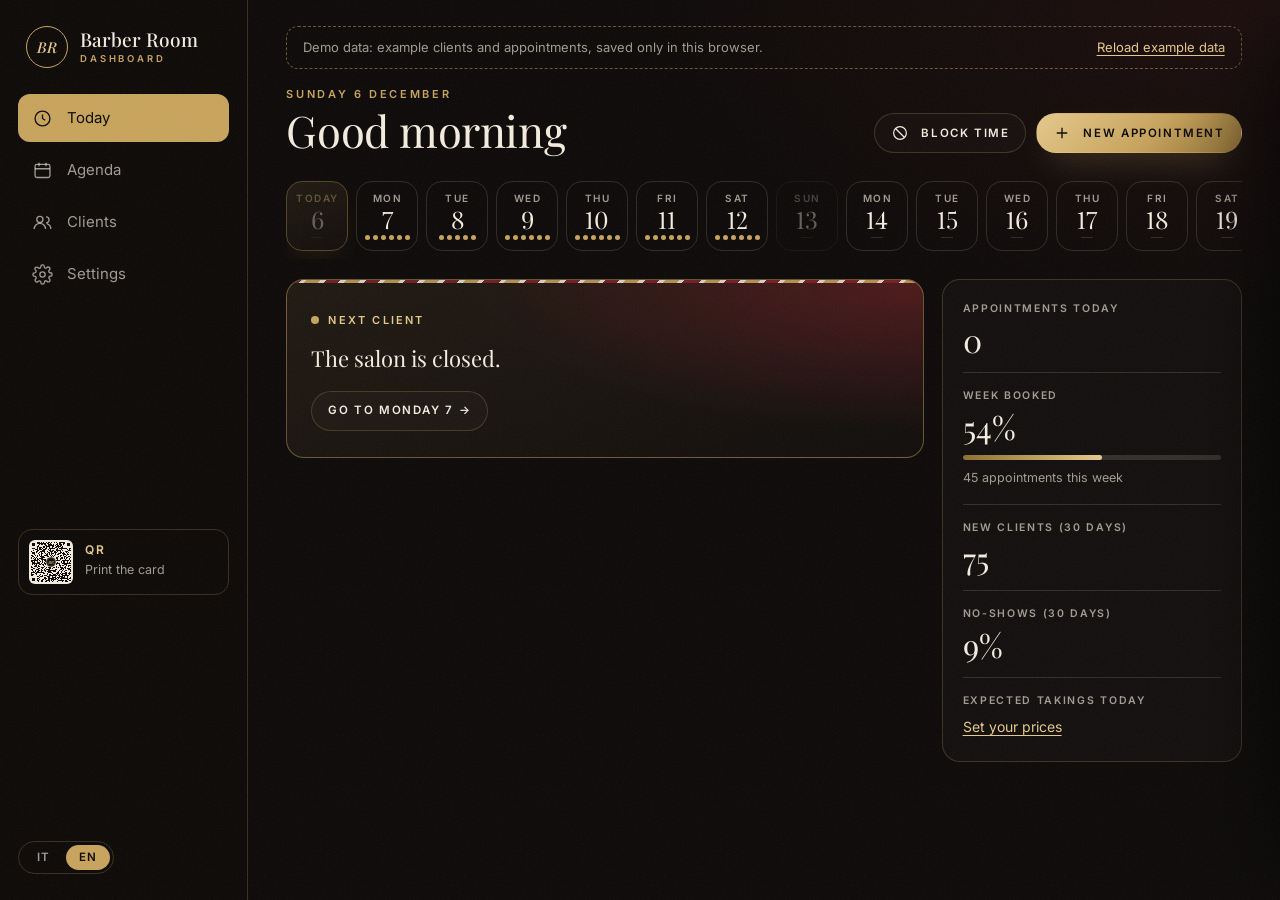
==== commit 2055e2d7: "Phone pass: no zoom on inputs, bigger tap targets, one-day agenda on phones - 16px fields on phones " ====
--- a/admin.html
+++ b/admin.html
@@ -54,6 +54,7 @@
   <main class="main">
     <div class="demo" id="demoBar" hidden><span data-t="a_demo_banner"></span><button type="button" id="demoReset" data-t="a_demo_reset"></button></div>
     <header class="top">
+      <div class="lang top__lang" role="group" aria-label="Lingua / Language"><button type="button" data-lang="it">IT</button><button type="button" data-lang="en">EN</button></div>
       <div><p class="top__kicker" id="topKicker"></p><h1 class="top__title" id="topTitle"></h1></div>
       <div class="top__actions" id="topActions">
         <button class="btn btn--line btn--sm" type="button" id="blockBtn"><svg viewBox="0 0 24 24" fill="none" stroke="currentColor" stroke-width="1.6"><circle cx="12" cy="12" r="8.5"/><path d="M6 6l12 12"/></svg><span data-t="a_block"></span></button>
--- a/assets/css/base.css
+++ b/assets/css/base.css
@@ -94,3 +94,12 @@
 .stars::before { content: '★★★★★'; background: linear-gradient(90deg, var(--gold-bright) calc(var(--v) / 5 * 100%), rgb(var(--cream-rgb) / .2) 0); -webkit-background-clip: text; background-clip: text; color: transparent; }
 
 @media (prefers-reduced-motion: reduce) { html { scroll-behavior: auto; } }
+
+/* ---------- Phones ---------- */
+@media (max-width: 820px), (pointer: coarse) {
+  /* 16px stops iOS from zooming the page when a field is tapped. */
+  .input, select, textarea, input[type=text], input[type=number], input[type=time], input[type=date], input[type=tel], input[type=email], input[type=search], input[type=password] { font-size: 16px; }
+  .lang button { padding: 12px 13px; }
+  html { -webkit-text-size-adjust: 100%; }
+  a, button, [role=button] { -webkit-tap-highlight-color: transparent; }
+}
--- a/assets/css/admin.css
+++ b/assets/css/admin.css
@@ -397,3 +397,61 @@
   .qrcard { grid-template-columns: 1fr; justify-items: center; text-align: center; }
   .qrcard__btns { justify-content: center; }
 }
+
+/* ---------- Motion ---------- */
+.is-enter .dstrip, .is-enter .card, .is-enter .appt, .is-enter .gap, .is-enter .row, .is-enter .stat, .is-enter .week__head { animation: glide .7s var(--ease-out) both; animation-delay: calc(var(--i, 0) * 45ms); }
+.is-enter .ev { animation: evIn .6s var(--ease-out) both; animation-delay: calc(.15s + var(--i, 0) * 25ms); }
+.is-enter .meter i { animation: grow 1.4s .3s var(--ease-out) both; }
+@keyframes glide { from { opacity: 0; transform: translateY(16px); } }
+@keyframes evIn { from { opacity: 0; transform: scale(.92); } }
+@keyframes grow { from { width: 0; } }
+.dstrip__day.is-on { animation: picked .45s var(--ease-out); }
+@keyframes picked { 0% { transform: scale(.92); } 55% { transform: scale(1.06); } 100% { transform: none; } }
+.spot::before { content: ''; position: absolute; inset: 0; z-index: 0; background: linear-gradient(105deg, transparent 40%, rgb(var(--gold-rgb) / .13) 50%, transparent 60%); transform: translateX(-110%); animation: sheen 7s 1.5s ease-in-out infinite; pointer-events: none; }
+.spot > * { position: relative; z-index: 1; }
+@keyframes sheen { 0% { transform: translateX(-110%); } 35%, 100% { transform: translateX(110%); } }
+.spot__time b { background: linear-gradient(100deg, var(--gold-deep), var(--gold) 25%, #fff4da 50%, var(--gold) 75%, var(--gold-deep)); background-size: 250% 100%; -webkit-background-clip: text; background-clip: text; color: transparent; animation: foil 7s ease-in-out infinite; }
+@keyframes foil { 0%, 100% { background-position: 100% 0; } 50% { background-position: 0 0; } }
+.qbtn:active, .btn:active { transform: scale(.94); }
+.appt { transition: border-color .3s, background .3s, transform .4s var(--ease-out), box-shadow .4s; }
+.appt:hover { box-shadow: 0 16px 30px -22px rgb(var(--gold-rgb) / .7); }
+.ev { transition: transform .3s var(--ease-out), background .3s, box-shadow .3s; }
+.ev:hover { box-shadow: 0 12px 24px -14px #000; z-index: 3; }
+.qrcard img { animation: floaty 6s ease-in-out infinite; }
+@keyframes floaty { 50% { transform: translateY(-6px) rotate(-1deg); } }
+@media (prefers-reduced-motion: reduce) { .spot::before, .spot__time b, .qrcard img { animation: none; } }
+
+/* ---------- Phones ---------- */
+.top__lang { display: none; }
+@media (max-width: 820px) {
+  .top { position: relative; }
+  .top__lang { display: inline-flex; position: absolute; top: -12px; right: 0; }
+  .top__lang button { padding: 10px 12px; }
+  .top__kicker { min-height: 24px; margin-bottom: 14px; padding-right: 110px; }
+  .link-btn, .demo button { padding: 10px 4px; margin: -10px -4px; }
+  .demo { padding: 8px 14px; font-size: 12.5px; }
+  .toggle { width: 50px; height: 30px; }
+  .toggle::after { width: 24px; height: 24px; }
+  .toggle:checked::after { transform: translateX(20px); }
+  .drawer { width: 100vw; padding: 22px 18px calc(26px + env(safe-area-inset-bottom)); border-left: 0; }
+  .modal { width: calc(100vw - 16px); max-height: calc(100svh - 16px); border-radius: 18px; }
+}
+@media (max-width: 600px) {
+  /* The week becomes one day per screen: swipe sideways from day to day. */
+  .week { scroll-snap-type: x mandatory; scroll-padding-left: 52px; overscroll-behavior-x: contain; }
+  .week__grid { grid-template-columns: 52px repeat(var(--days), calc(100vw - 86px)); min-width: 0; }
+  .week__head:not(:first-child) { scroll-snap-align: start; }
+  .ev { left: 6px; right: 6px; padding: 8px 12px; }
+  .ev .ev__name { font-size: 15.5px; }
+  .ev__wa { font-size: 14px; }
+  .ev__wa svg { width: 15px; height: 15px; }
+  .ev--short .ev__name { font-size: 14.5px; }
+  .ev--short .ev__wa { font-size: 13px; }
+}
+.week__hint { margin: -4px 0 10px; font-size: 12.5px; color: var(--muted); }
+@media (min-width: 601px) { .week__hint { display: none; } }
+.tl__hours span:first-child { transform: translateY(2px); }
+@media (max-width: 820px) {
+  .drawer__phone { padding: 12px 18px 12px 14px; }
+  .freeslots button { min-height: 44px; min-width: 64px; }
+}
